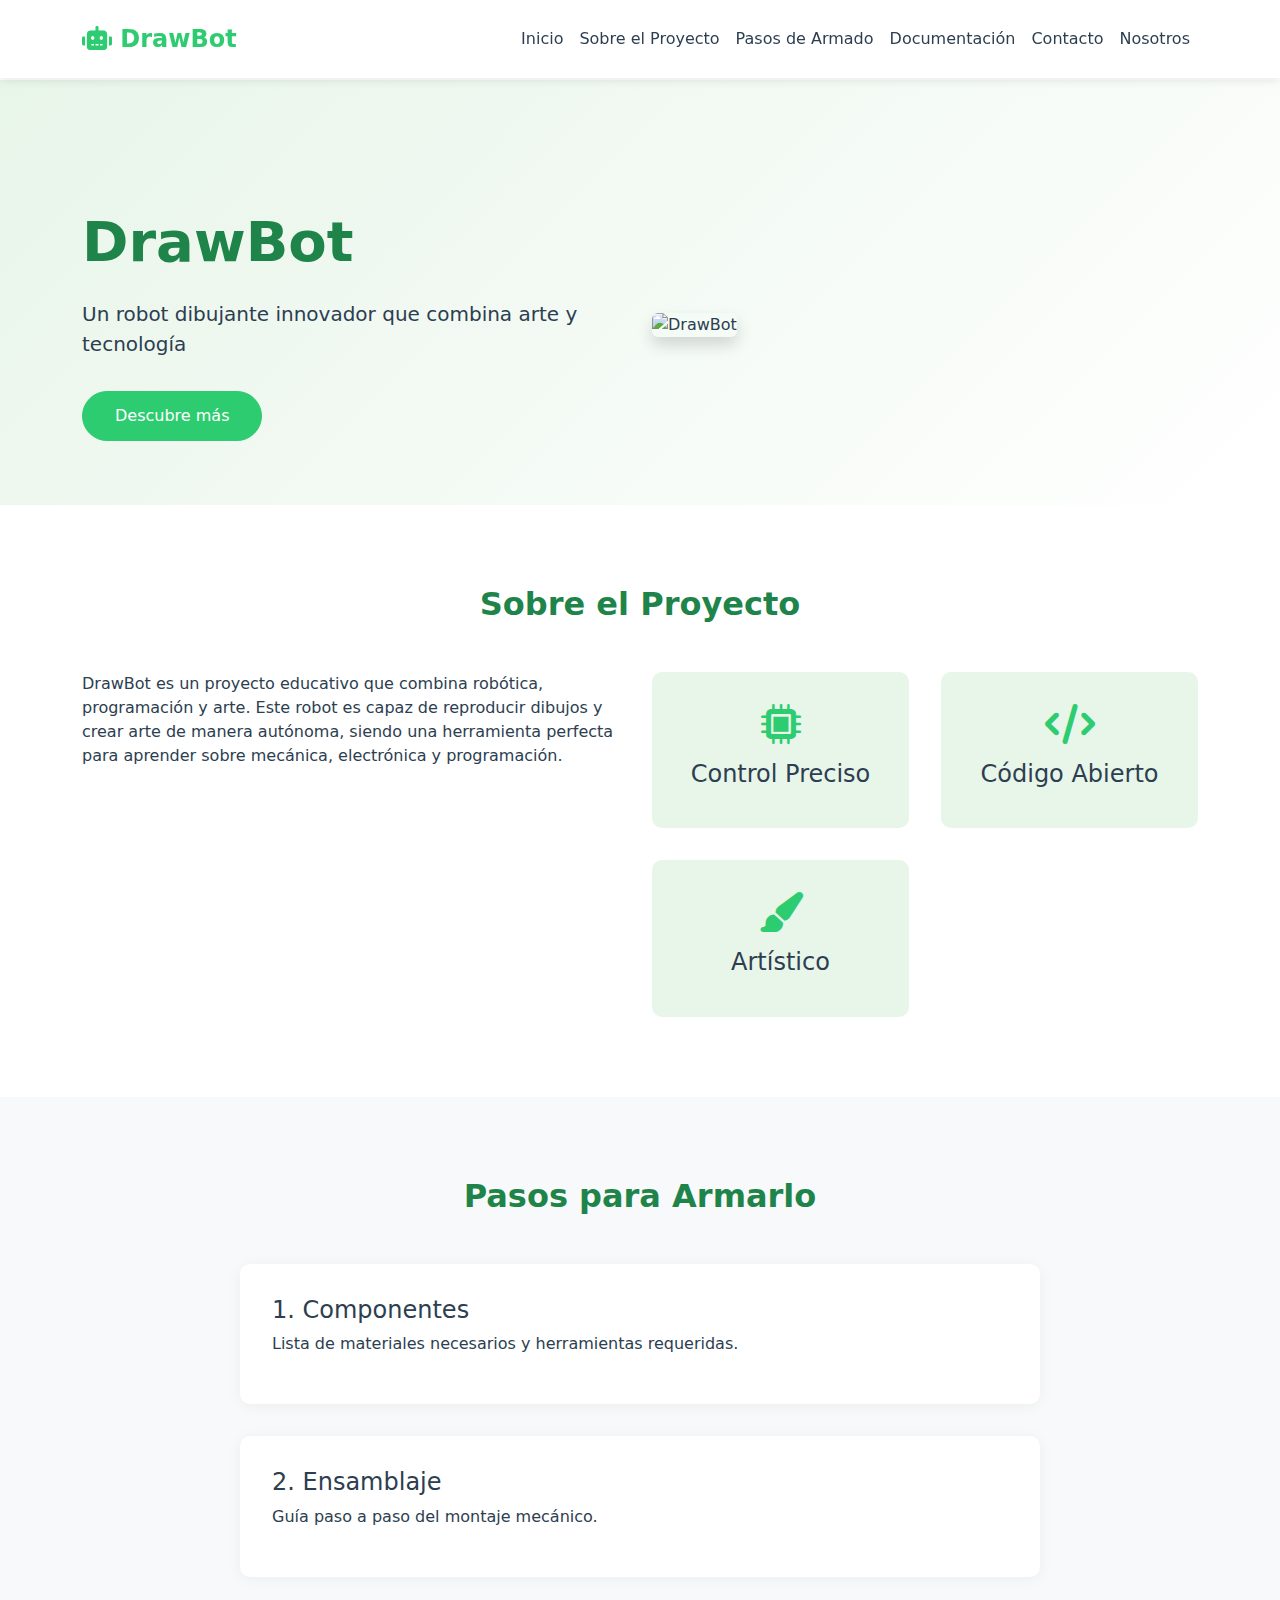
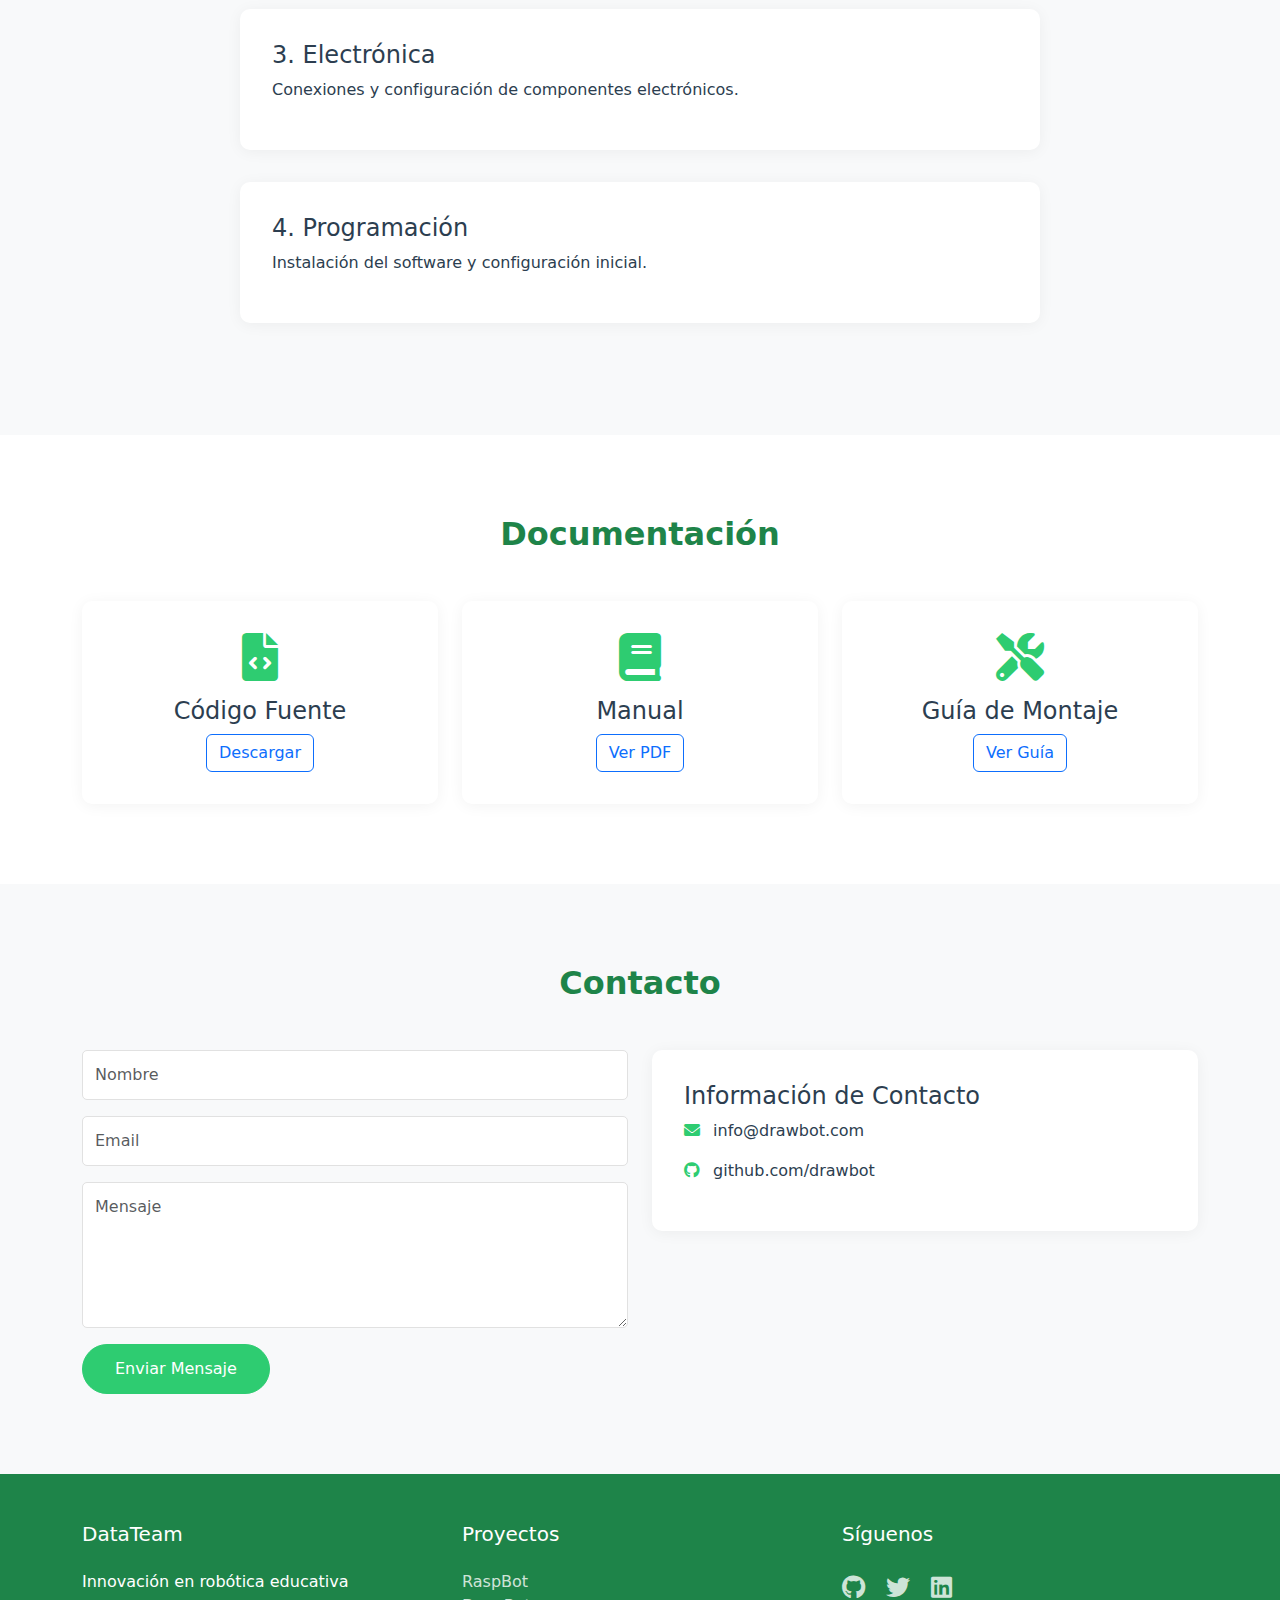
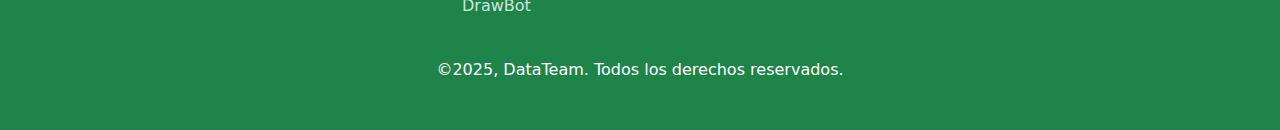
==== drawbot/drawbot.html @ f31c9be9 "cambio a html" ====
<!DOCTYPE html>
<html lang="es">
<head>
    <meta charset="UTF-8">
    <meta name="viewport" content="width=device-width, initial-scale=1.0">
    <title>DrawBot - Robot Dibujante</title>
    <!-- Bootstrap CSS -->
    <link href="https://cdn.jsdelivr.net/npm/bootstrap@5.3.0/dist/css/bootstrap.min.css" rel="stylesheet">
    <!-- Custom CSS -->
    <link href="css/styles.css" rel="stylesheet">
    <!-- Font Awesome -->
    <link href="https://cdnjs.cloudflare.com/ajax/libs/font-awesome/6.0.0/css/all.min.css" rel="stylesheet">
</head>
<body>
    <!-- Navbar -->
    <nav class="navbar navbar-expand-lg navbar-light fixed-top">
        <div class="container">
            <a class="navbar-brand" href="#"><i class="fas fa-robot"></i> DrawBot</a>
            <button class="navbar-toggler" type="button" data-bs-toggle="collapse" data-bs-target="#navbarNav">
                <span class="navbar-toggler-icon"></span>
            </button>
            <div class="collapse navbar-collapse" id="navbarNav">
                <ul class="navbar-nav ms-auto">
                    <li class="nav-item">
                        <a class="nav-link" href="#home">Inicio</a>
                    </li>
                    <li class="nav-item">
                        <a class="nav-link" href="#about">Sobre el Proyecto</a>
                    </li>
                    <li class="nav-item">
                        <a class="nav-link" href="#steps">Pasos de Armado</a>
                    </li>
                    <li class="nav-item">
                        <a class="nav-link" href="#docs">Documentación</a>
                    </li>
                    <li class="nav-item">
                        <a class="nav-link" href="#contact">Contacto</a>
                    </li>
                    <li class="nav-item">
                        <a class="nav-link" href="../index.php">Nosotros</a>
                    </li>
                </ul>
            </div>
        </div>
    </nav>

    <!-- Ajustar el margen superior del contenido -->
    <div style="margin-top: 80px;"></div>

    <!-- Hero Section -->
    <section id="home" class="hero">
        <div class="container">
            <div class="row align-items-center">
                <div class="col-lg-6">
                    <h1>DrawBot</h1>
                    <p class="lead">Un robot dibujante innovador que combina arte y tecnología</p>
                    <a href="#about" class="btn btn-primary">Descubre más</a>
                </div>
                <div class="col-lg-6">
                    <img src="img/drawbot-hero.jpg" alt="DrawBot" class="img-fluid rounded shadow">
                </div>
            </div>
        </div>
    </section>

    <!-- About Section -->
    <section id="about" class="about">
        <div class="container">
            <h2>Sobre el Proyecto</h2>
            <div class="row">
                <div class="col-lg-6">
                    <p>DrawBot es un proyecto educativo que combina robótica, programación y arte. Este robot es capaz de reproducir dibujos y crear arte de manera autónoma, siendo una herramienta perfecta para aprender sobre mecánica, electrónica y programación.</p>
                </div>
                <div class="col-lg-6">
                    <div class="features">
                        <div class="feature-item">
                            <i class="fas fa-microchip"></i>
                            <h4>Control Preciso</h4>
                        </div>
                        <div class="feature-item">
                            <i class="fas fa-code"></i>
                            <h4>Código Abierto</h4>
                        </div>
                        <div class="feature-item">
                            <i class="fas fa-paint-brush"></i>
                            <h4>Artístico</h4>
                        </div>
                    </div>
                </div>
            </div>
        </div>
    </section>

    <!-- Steps Section -->
    <section id="steps" class="steps">
        <div class="container">
            <h2>Pasos para Armarlo</h2>
            <div class="timeline">
                <div class="timeline-item">
                    <h4>1. Componentes</h4>
                    <p>Lista de materiales necesarios y herramientas requeridas.</p>
                </div>
                <div class="timeline-item">
                    <h4>2. Ensamblaje</h4>
                    <p>Guía paso a paso del montaje mecánico.</p>
                </div>
                <div class="timeline-item">
                    <h4>3. Electrónica</h4>
                    <p>Conexiones y configuración de componentes electrónicos.</p>
                </div>
                <div class="timeline-item">
                    <h4>4. Programación</h4>
                    <p>Instalación del software y configuración inicial.</p>
                </div>
            </div>
        </div>
    </section>

    <!-- Documentation Section -->
    <section id="docs" class="docs">
        <div class="container">
            <h2>Documentación</h2>
            <div class="row">
                <div class="col-md-4">
                    <div class="doc-card">
                        <i class="fas fa-file-code"></i>
                        <h4>Código Fuente</h4>
                        <a href="#" class="btn btn-outline-primary">Descargar</a>
                    </div>
                </div>
                <div class="col-md-4">
                    <div class="doc-card">
                        <i class="fas fa-book"></i>
                        <h4>Manual</h4>
                        <a href="#" class="btn btn-outline-primary">Ver PDF</a>
                    </div>
                </div>
                <div class="col-md-4">
                    <div class="doc-card">
                        <i class="fas fa-tools"></i>
                        <h4>Guía de Montaje</h4>
                        <a href="#" class="btn btn-outline-primary">Ver Guía</a>
                    </div>
                </div>
            </div>
        </div>
    </section>

    <!-- Contact Section -->
    <section id="contact" class="contact">
        <div class="container">
            <h2>Contacto</h2>
            <div class="row">
                <div class="col-lg-6">
                    <form id="contactForm">
                        <div class="mb-3">
                            <input type="text" class="form-control" placeholder="Nombre" required>
                        </div>
                        <div class="mb-3">
                            <input type="email" class="form-control" placeholder="Email" required>
                        </div>
                        <div class="mb-3">
                            <textarea class="form-control" rows="5" placeholder="Mensaje" required></textarea>
                        </div>
                        <button type="submit" class="btn btn-primary">Enviar Mensaje</button>
                    </form>
                </div>
                <div class="col-lg-6">
                    <div class="contact-info">
                        <h4>Información de Contacto</h4>
                        <p><i class="fas fa-envelope"></i> info@drawbot.com</p>
                        <p><i class="fab fa-github"></i> github.com/drawbot</p>
                    </div>
                </div>
            </div>
        </div>
    </section>

    <!-- Footer -->
    <footer class="footer">
        <div class="container">
            <div class="row">
                <div class="col-md-4">
                    <h5>DataTeam</h5>
                    <p>Innovación en robótica educativa</p>
                </div>
                <div class="col-md-4">
                    <h5>Proyectos</h5>
                    <ul class="list-unstyled">
                        <li><a href="../raspbot/raspbot.php">RaspBot</a></li>
                        <li><a href="../drawbot/drawbot.php">DrawBot</a></li>
                    </ul>
                </div>
                <!-- En esta seccion estaria el boton saltarin del comenta qui que nos debria de mandar a un google form -->
<!--                 <div class="col-md-4">
                    <h5>Deja tu opinion</h5>
                        <span>Nos gustaria saber tu opinion y saber que te gustaron de nuestros proyectos</span>
                        <button id='coment' href="https://youtu.be/2p3-zkUFJJU?si=2t2o2rm_ZOWMEXZ-"">Comenta aqui</button>
                    </div>
                </div> -->

                <!-- Agregar nuestras redes y mi linkedin 😊 -->
                <div class="col-md-4">
                    <h5>Síguenos</h5>
                    <div class="social-links">
                        <a href="#"><i class="fab fa-github"></i></a>
                        <a href="#"><i class="fab fa-twitter"></i></a>
                        <a href="#"><i class="fab fa-linkedin"></i></a>
                    </div>
                </div>
            </div>
            <div class="row mt-4">
                <div class="col-12 text-center">
                    <p class="mb-0" id="fecha">&copy;2025, DataTeam. Todos los derechos reservados.</p>
                </div>
            </div>
        </div>
    </footer>

    <!-- Bootstrap JS -->
    <script src="https://cdn.jsdelivr.net/npm/bootstrap@5.3.0/dist/js/bootstrap.bundle.min.js"></script>
    <!-- Custom JS -->
   <!--  <script src="./js/main.js"></script> -->
     <script>
     $document.addEventListener('DOMContentLoaded', function() {
    // Navbar scroll effect
    window.addEventListener('scroll', function() {
        const navbar = document.querySelector('.navbar');
        if (window.scrollY > 50) {
            navbar.classList.add('scrolled');
        } else {
            navbar.classList.remove('scrolled');
        }
    });
    
    // Scroll animations
    const scrollElements = document.querySelectorAll('.appear-on-scroll');
    
    const elementInView = (el, dividend = 1) => {
        const elementTop = el.getBoundingClientRect().top;
        return (elementTop <= (window.innerHeight || document.documentElement.clientHeight) / dividend);
    };
    
    const displayScrollElement = (element) => {
        element.classList.add('is-visible');
    };
    
    const handleScrollAnimation = () => {
        scrollElements.forEach((el) => {
            if (elementInView(el, 1.25)) {
                displayScrollElement(el);
            }
        });
    };
    
    window.addEventListener('scroll', () => {
        handleScrollAnimation();
    });
    
    // Initialize on page load
    handleScrollAnimation();
    
    // Back to top button
    const backToTopButton = document.querySelector('.back-to-top');
    
    window.addEventListener('scroll', () => {
        if (window.pageYOffset > 300) {
            backToTopButton.classList.add('active');
        } else {
            backToTopButton.classList.remove('active');
        }
    });
    
    backToTopButton.addEventListener('click', () => {
        window.scrollTo({
            top: 0,
            behavior: 'smooth'
        });
    });
});
</script>
</body>
</html>
---- drawbot/css/styles.css ----
/* General Styles */
:root {
    --primary-color: #2ecc71;
    --secondary-color: #27ae60;
    --light-green: #e8f5e9;
    --dark-green: #1e8449;
    --text-color: #2c3e50;
    --light-gray: #f8f9fa;
}

body {
    font-family: 'Segoe UI', system-ui, -apple-system, sans-serif;
    color: var(--text-color);
    overflow-x: hidden;
    margin-top: 80px; /* Ajustar el margen superior del contenido */
}

/* Navbar Styles */
.navbar {
    background-color: rgba(255, 255, 255, 0.95);
    box-shadow: 0 2px 10px rgba(0, 0, 0, 0.1);
    padding: 1rem 0;
}

.navbar-brand {
    color: var(--primary-color);
    font-weight: 600;
    font-size: 1.5rem;
}

.nav-link {
    color: var(--text-color) !important;
    font-weight: 500;
    transition: color 0.3s ease;
}

.nav-link:hover {
    color: var(--primary-color) !important;
}

/* Hero Section */
.hero {
    padding: 8rem 0 4rem;
    background: linear-gradient(135deg, var(--light-green) 0%, #ffffff 100%);
}

.hero h1 {
    font-size: 3.5rem;
    font-weight: 700;
    color: var(--dark-green);
    margin-bottom: 1.5rem;
}

.hero .lead {
    font-size: 1.25rem;
    margin-bottom: 2rem;
}

.btn-primary {
    background-color: var(--primary-color);
    border-color: var(--primary-color);
    padding: 0.75rem 2rem;
    border-radius: 50px;
    font-weight: 500;
}

.btn-primary:hover {
    background-color: var(--secondary-color);
    border-color: var(--secondary-color);
}

/* Section Styles */
section {
    padding: 5rem 0;
}

section h2 {
    color: var(--dark-green);
    text-align: center;
    margin-bottom: 3rem;
    font-weight: 600;
}

/* About Section */
.about {
    background-color: #ffffff;
}

.features {
    display: grid;
    grid-template-columns: repeat(auto-fit, minmax(200px, 1fr));
    gap: 2rem;
}

.feature-item {
    text-align: center;
    padding: 2rem;
    background-color: var(--light-green);
    border-radius: 10px;
    transition: transform 0.3s ease;
}

.feature-item:hover {
    transform: translateY(-5px);
}

.feature-item i {
    font-size: 2.5rem;
    color: var(--primary-color);
    margin-bottom: 1rem;
}

/* Steps Section */
.steps {
    background-color: var(--light-gray);
}

.timeline {
    position: relative;
    max-width: 800px;
    margin: 0 auto;
}

.timeline-item {
    background: white;
    padding: 2rem;
    border-radius: 10px;
    margin-bottom: 2rem;
    box-shadow: 0 2px 15px rgba(0, 0, 0, 0.05);
}

/* Documentation Section */
.doc-card {
    text-align: center;
    padding: 2rem;
    background: white;
    border-radius: 10px;
    box-shadow: 0 2px 15px rgba(0, 0, 0, 0.05);
    transition: transform 0.3s ease;
}

.doc-card:hover {
    transform: translateY(-5px);
}

.doc-card i {
    font-size: 3rem;
    color: var(--primary-color);
    margin-bottom: 1rem;
}

/* Contact Section */
.contact {
    background-color: var(--light-gray);
}

.form-control {
    padding: 0.75rem;
    border-radius: 5px;
    border: 1px solid #e1e1e1;
}

.contact-info {
    padding: 2rem;
    background: white;
    border-radius: 10px;
    box-shadow: 0 2px 15px rgba(0, 0, 0, 0.05);
}

.contact-info i {
    color: var(--primary-color);
    margin-right: 0.5rem;
}

/* Footer */
.footer {
    background-color: var(--dark-green);
    color: white;
    padding: 3rem 0;
}

.footer h5 {
    color: white;
    margin-bottom: 1.5rem;
}

.footer a {
    color: rgba(255, 255, 255, 0.8);
    text-decoration: none;
    transition: color 0.3s ease;
}

.footer a:hover {
    color: white;
}

.social-links a {
    font-size: 1.5rem;
    margin-right: 1rem;
}

/* Responsive Design */
@media (max-width: 768px) {
    .hero {
        padding: 6rem 0 3rem;
        text-align: center;
    }

    .hero img {
        margin-top: 2rem;
    }

    section {
        padding: 3rem 0;
    }

    .feature-item {
        margin-bottom: 1rem;
    }
}

/* Animations */
.fade-in {
    animation: fadeIn 1s ease-in;
}

@keyframes fadeIn {
    from {
        opacity: 0;
        transform: translateY(20px);
    }
    to {
        opacity: 1;
        transform: translateY(0);
    }
}
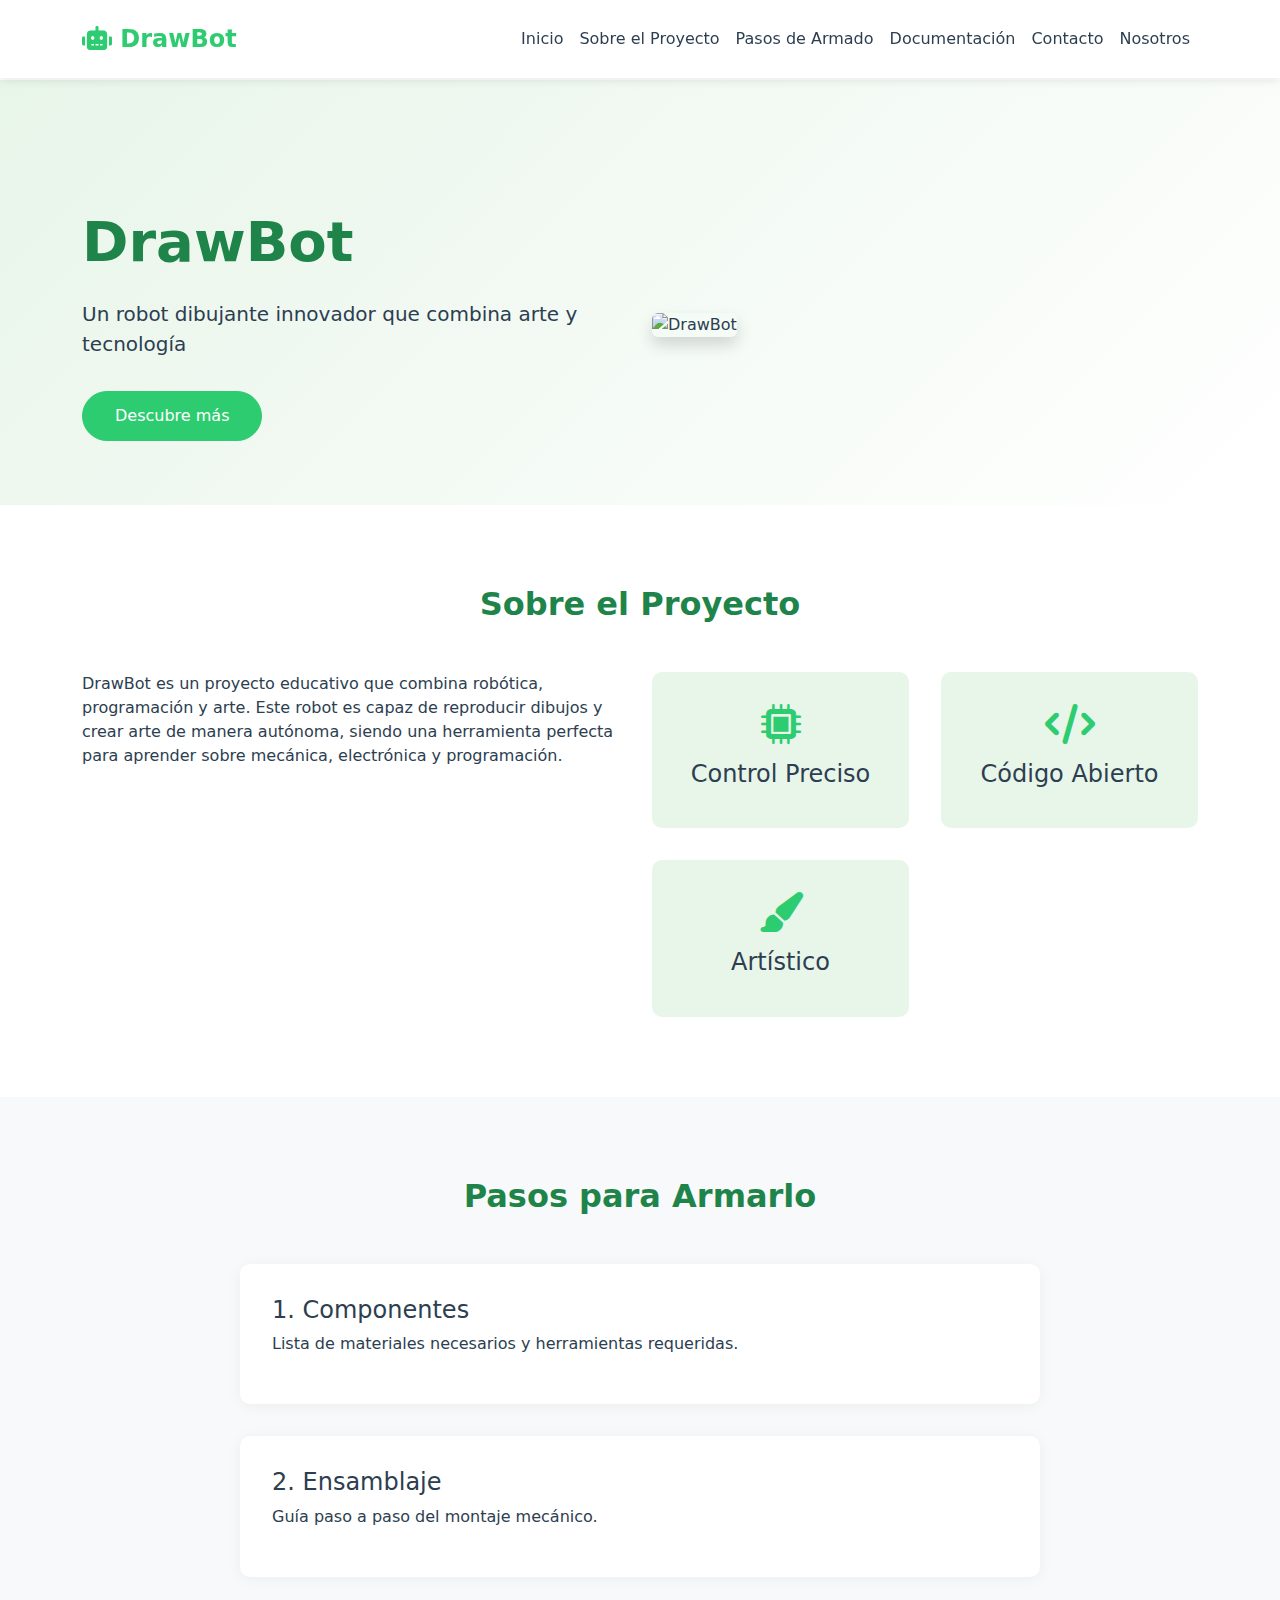
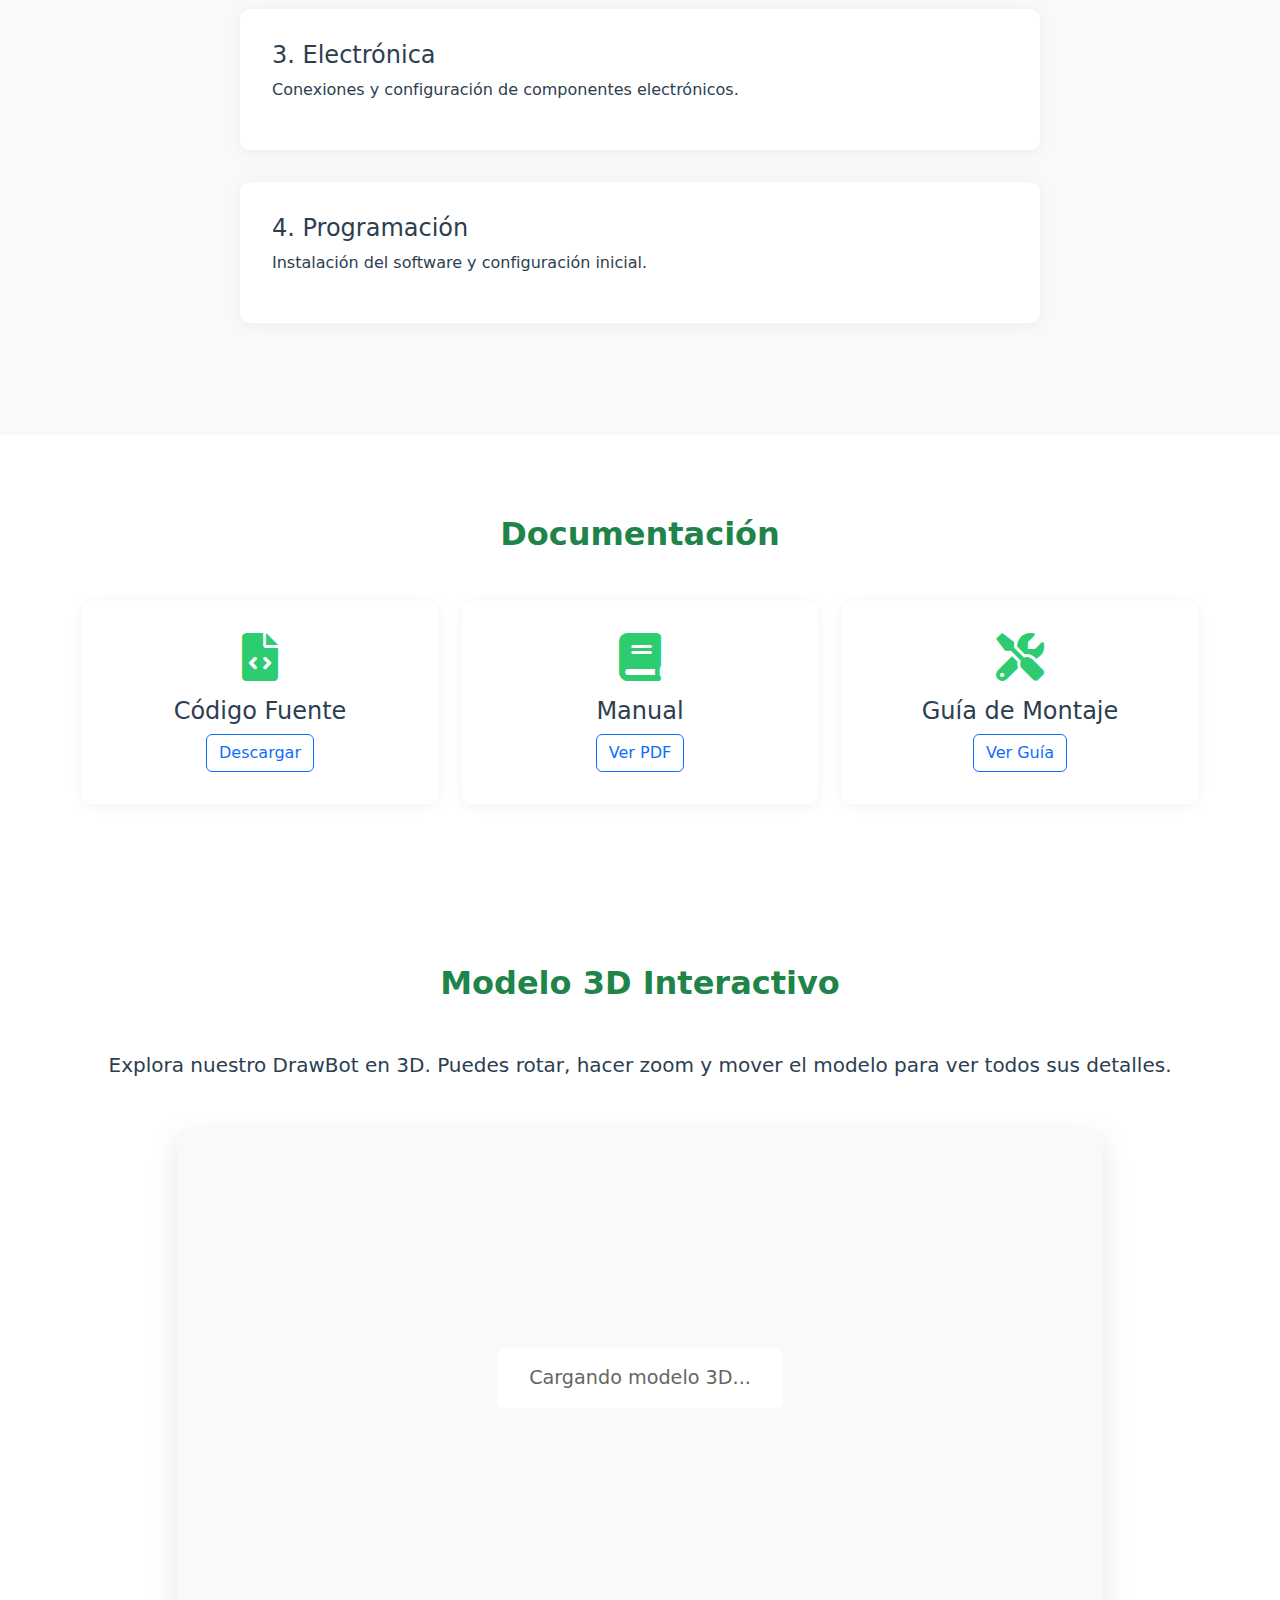
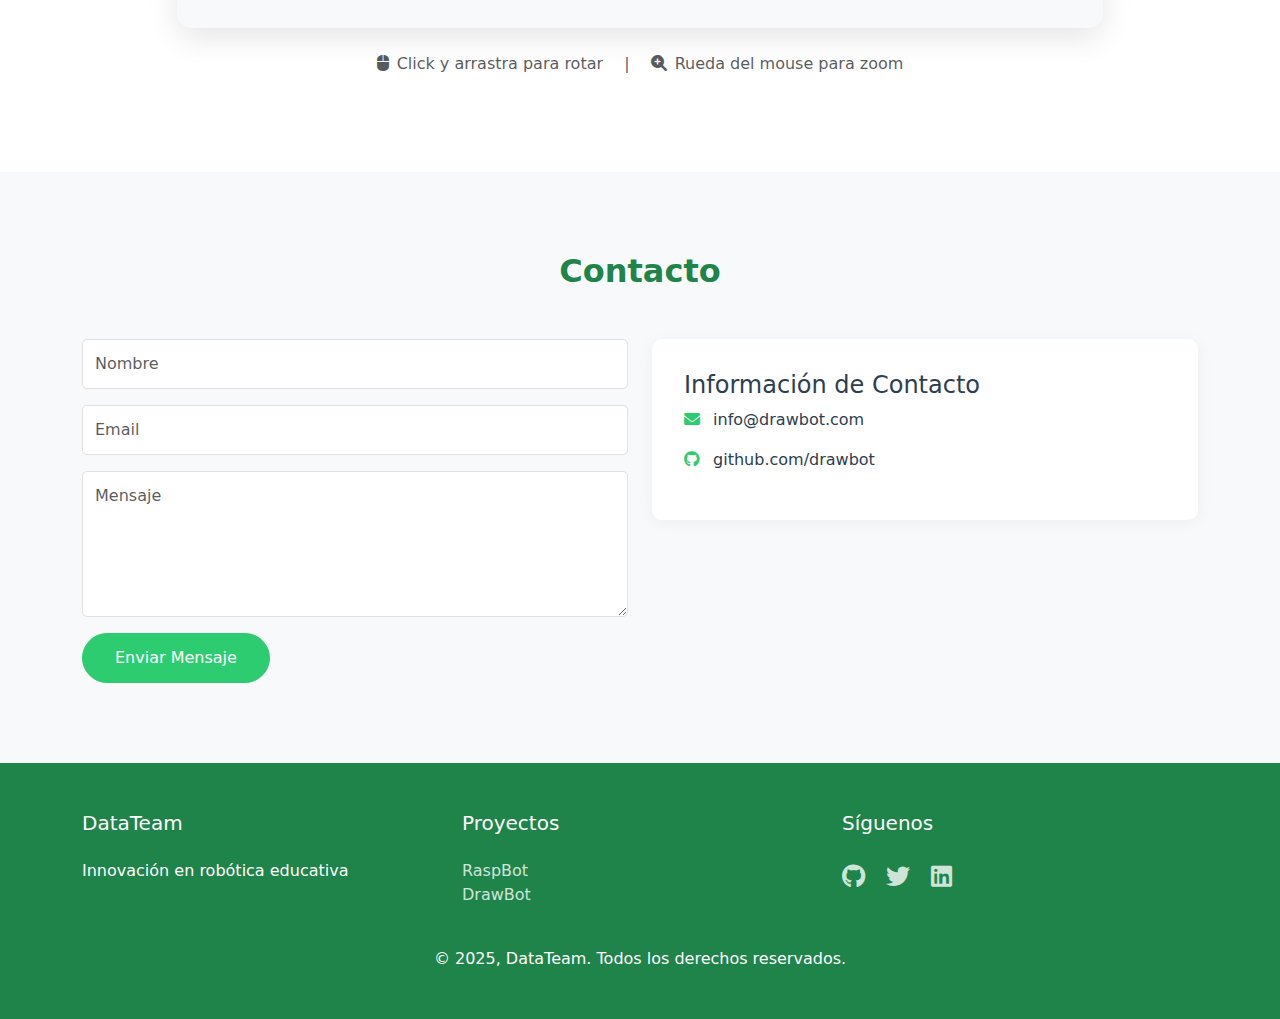
==== commit 1b8b5ddf: "3d" ====
--- a/drawbot/drawbot.html
+++ b/drawbot/drawbot.html
@@ -10,6 +10,48 @@
     <link href="css/styles.css" rel="stylesheet">
     <!-- Font Awesome -->
     <link href="https://cdnjs.cloudflare.com/ajax/libs/font-awesome/6.0.0/css/all.min.css" rel="stylesheet">
+
+    <style>
+        #container3d {
+            width: 100%;
+            height: 500px;
+            position: relative;
+            background: #f8f9fa;
+            border-radius: 15px;
+            overflow: hidden;
+            box-shadow: 0 10px 30px rgba(0, 0, 0, 0.1);
+        }
+
+        .loading3d {
+            position: absolute;
+            top: 50%;
+            left: 50%;
+            transform: translate(-50%, -50%);
+            font-size: 1.2em;
+            color: #666;
+            background: rgba(255, 255, 255, 0.9);
+            padding: 1rem 2rem;
+            border-radius: 8px;
+            z-index: 2;
+        }
+
+        #container3d canvas {
+            display: block;
+            width: 100% !important;
+            height: 100% !important;
+        }
+    </style>
+
+    <!-- Three.js y módulos -->
+    <script async src="https://unpkg.com/es-module-shims@1.8.0/dist/es-module-shims.js"></script>
+    <script type="importmap">
+    {
+        "imports": {
+            "three": "https://unpkg.com/three@0.160.0/build/three.module.js",
+            "three/addons/": "https://unpkg.com/three@0.160.0/examples/jsm/"
+        }
+    }
+    </script>
 </head>
 <body>
     <!-- Navbar -->
@@ -37,7 +79,7 @@
                         <a class="nav-link" href="#contact">Contacto</a>
                     </li>
                     <li class="nav-item">
-                        <a class="nav-link" href="../index.php">Nosotros</a>
+                        <a class="nav-link" href="../index.html">Nosotros</a>
                     </li>
                 </ul>
             </div>
@@ -146,6 +188,30 @@
         </div>
     </section>
 
+    <!-- Sección Modelo 3D -->
+    <section id="modelo3d" class="modelo3d-section">
+        <div class="container">
+            <div class="section-header text-center mb-5">
+                <h2>Modelo 3D Interactivo</h2>
+                <p class="lead">Explora nuestro DrawBot en 3D. Puedes rotar, hacer zoom y mover el modelo para ver todos sus detalles.</p>
+            </div>
+            <div class="row justify-content-center">
+                <div class="col-md-10">
+                    <div id="container3d">
+                        <div class="loading3d">Cargando modelo 3D...</div>
+                    </div>
+                </div>
+            </div>
+            <div class="text-center mt-4">
+                <p class="text-muted">
+                    <i class="fas fa-mouse me-2"></i>Click y arrastra para rotar
+                    <span class="mx-3">|</span>
+                    <i class="fas fa-search-plus me-2"></i>Rueda del mouse para zoom
+                </p>
+            </div>
+        </div>
+    </section>
+
     <!-- Contact Section -->
     <section id="contact" class="contact">
         <div class="container">
@@ -187,19 +253,10 @@
                 <div class="col-md-4">
                     <h5>Proyectos</h5>
                     <ul class="list-unstyled">
-                        <li><a href="../raspbot/raspbot.php">RaspBot</a></li>
-                        <li><a href="../drawbot/drawbot.php">DrawBot</a></li>
+                        <li><a href="../raspbot/raspbot.html">RaspBot</a></li>
+                        <li><a href="../drawbot/drawbot.html">DrawBot</a></li>
                     </ul>
                 </div>
-                <!-- En esta seccion estaria el boton saltarin del comenta qui que nos debria de mandar a un google form -->
-<!--                 <div class="col-md-4">
-                    <h5>Deja tu opinion</h5>
-                        <span>Nos gustaria saber tu opinion y saber que te gustaron de nuestros proyectos</span>
-                        <button id='coment' href="https://youtu.be/2p3-zkUFJJU?si=2t2o2rm_ZOWMEXZ-"">Comenta aqui</button>
-                    </div>
-                </div> -->
-
-                <!-- Agregar nuestras redes y mi linkedin 😊 -->
                 <div class="col-md-4">
                     <h5>Síguenos</h5>
                     <div class="social-links">
@@ -211,7 +268,7 @@
             </div>
             <div class="row mt-4">
                 <div class="col-12 text-center">
-                    <p class="mb-0" id="fecha">&copy;2025, DataTeam. Todos los derechos reservados.</p>
+                    <p class="mb-0">&copy; 2025, DataTeam. Todos los derechos reservados.</p>
                 </div>
             </div>
         </div>
@@ -219,65 +276,116 @@
 
     <!-- Bootstrap JS -->
     <script src="https://cdn.jsdelivr.net/npm/bootstrap@5.3.0/dist/js/bootstrap.bundle.min.js"></script>
-    <!-- Custom JS -->
-   <!--  <script src="./js/main.js"></script> -->
-     <script>
-     $document.addEventListener('DOMContentLoaded', function() {
-    // Navbar scroll effect
-    window.addEventListener('scroll', function() {
-        const navbar = document.querySelector('.navbar');
-        if (window.scrollY > 50) {
-            navbar.classList.add('scrolled');
-        } else {
-            navbar.classList.remove('scrolled');
-        }
-    });
     
-    // Scroll animations
-    const scrollElements = document.querySelectorAll('.appear-on-scroll');
-    
-    const elementInView = (el, dividend = 1) => {
-        const elementTop = el.getBoundingClientRect().top;
-        return (elementTop <= (window.innerHeight || document.documentElement.clientHeight) / dividend);
-    };
-    
-    const displayScrollElement = (element) => {
-        element.classList.add('is-visible');
-    };
-    
-    const handleScrollAnimation = () => {
-        scrollElements.forEach((el) => {
-            if (elementInView(el, 1.25)) {
-                displayScrollElement(el);
+    <!-- Modelo 3D -->
+    <script type="module">
+        import * as THREE from 'three';
+        import { OrbitControls } from 'three/addons/controls/OrbitControls.js';
+        import { GLTFLoader } from 'three/addons/loaders/GLTFLoader.js';
+
+        // Configuración básica
+        const container = document.getElementById('container3d');
+        const scene = new THREE.Scene();
+        scene.background = new THREE.Color(0xffffff);
+
+        // Configurar cámara
+        const camera = new THREE.PerspectiveCamera(75, container.clientWidth / container.clientHeight, 0.1, 1000);
+        camera.position.z = 5;
+
+        // Configurar renderer
+        const renderer = new THREE.WebGLRenderer({ antialias: true });
+        renderer.setSize(container.clientWidth, container.clientHeight);
+        renderer.outputEncoding = THREE.sRGBEncoding;
+        renderer.toneMapping = THREE.ACESFilmicToneMapping;
+        renderer.toneMappingExposure = 1;
+
+        // Agregar canvas al contenedor
+        container.appendChild(renderer.domElement);
+
+        // Iluminación
+        const ambientLight = new THREE.AmbientLight(0xffffff, 0.8);
+        scene.add(ambientLight);
+        
+        const directionalLight = new THREE.DirectionalLight(0xffffff, 1.2);
+        directionalLight.position.set(5, 5, 5);
+        scene.add(directionalLight);
+
+        const directionalLight2 = new THREE.DirectionalLight(0xffffff, 0.8);
+        directionalLight2.position.set(-5, -5, -5);
+        scene.add(directionalLight2);
+
+        // Controles
+        const controls = new OrbitControls(camera, renderer.domElement);
+        controls.enableDamping = true;
+        controls.dampingFactor = 0.05;
+
+        // Cargar modelo
+        const loader = new GLTFLoader();
+        console.log('Intentando cargar el modelo desde: 3D/scene.gltf');
+
+        loader.load(
+            '3D/scene.gltf',
+            function (gltf) {
+                console.log('Modelo cargado exitosamente');
+                const model = gltf.scene;
+
+                // Ajustar materiales
+                model.traverse((node) => {
+                    if (node.isMesh && node.material) {
+                        node.material.needsUpdate = true;
+                        node.material.side = THREE.DoubleSide;
+                    }
+                });
+
+                scene.add(model);
+
+                // Centrar y ajustar tamaño
+                const box = new THREE.Box3().setFromObject(model);
+                const center = box.getCenter(new THREE.Vector3());
+                const size = box.getSize(new THREE.Vector3());
+                const maxDim = Math.max(size.x, size.y, size.z);
+                const fov = camera.fov * (Math.PI / 180);
+                let cameraZ = Math.abs(maxDim / 2 / Math.tan(fov / 2));
+                camera.position.z = cameraZ * 1.5;
+                
+                controls.target.copy(center);
+                controls.update();
+
+                // Ocultar mensaje de carga
+                const loadingElement = container.querySelector('.loading3d');
+                if (loadingElement) {
+                    loadingElement.style.display = 'none';
+                }
+            },
+            function (xhr) {
+                const percent = (xhr.loaded / xhr.total * 100).toFixed(2);
+                console.log(percent + '% cargado');
+            },
+            function (error) {
+                console.error('Error al cargar el modelo:', error);
+                const loadingElement = container.querySelector('.loading3d');
+                if (loadingElement) {
+                    loadingElement.textContent = 'Error al cargar el modelo 3D';
+                }
             }
-        });
-    };
-    
-    window.addEventListener('scroll', () => {
-        handleScrollAnimation();
-    });
-    
-    // Initialize on page load
-    handleScrollAnimation();
-    
-    // Back to top button
-    const backToTopButton = document.querySelector('.back-to-top');
-    
-    window.addEventListener('scroll', () => {
-        if (window.pageYOffset > 300) {
-            backToTopButton.classList.add('active');
-        } else {
-            backToTopButton.classList.remove('active');
-        }
-    });
-    
-    backToTopButton.addEventListener('click', () => {
-        window.scrollTo({
-            top: 0,
-            behavior: 'smooth'
-        });
-    });
-});
-</script>
+        );
+
+        // Animación
+        function animate() {
+            requestAnimationFrame(animate);
+            controls.update();
+            renderer.render(scene, camera);
+        }
+
+        // Manejo de redimensionamiento
+        function onWindowResize() {
+            camera.aspect = container.clientWidth / container.clientHeight;
+            camera.updateProjectionMatrix();
+            renderer.setSize(container.clientWidth, container.clientHeight);
+        }
+
+        window.addEventListener('resize', onWindowResize);
+        animate();
+    </script>
 </body>
 </html>